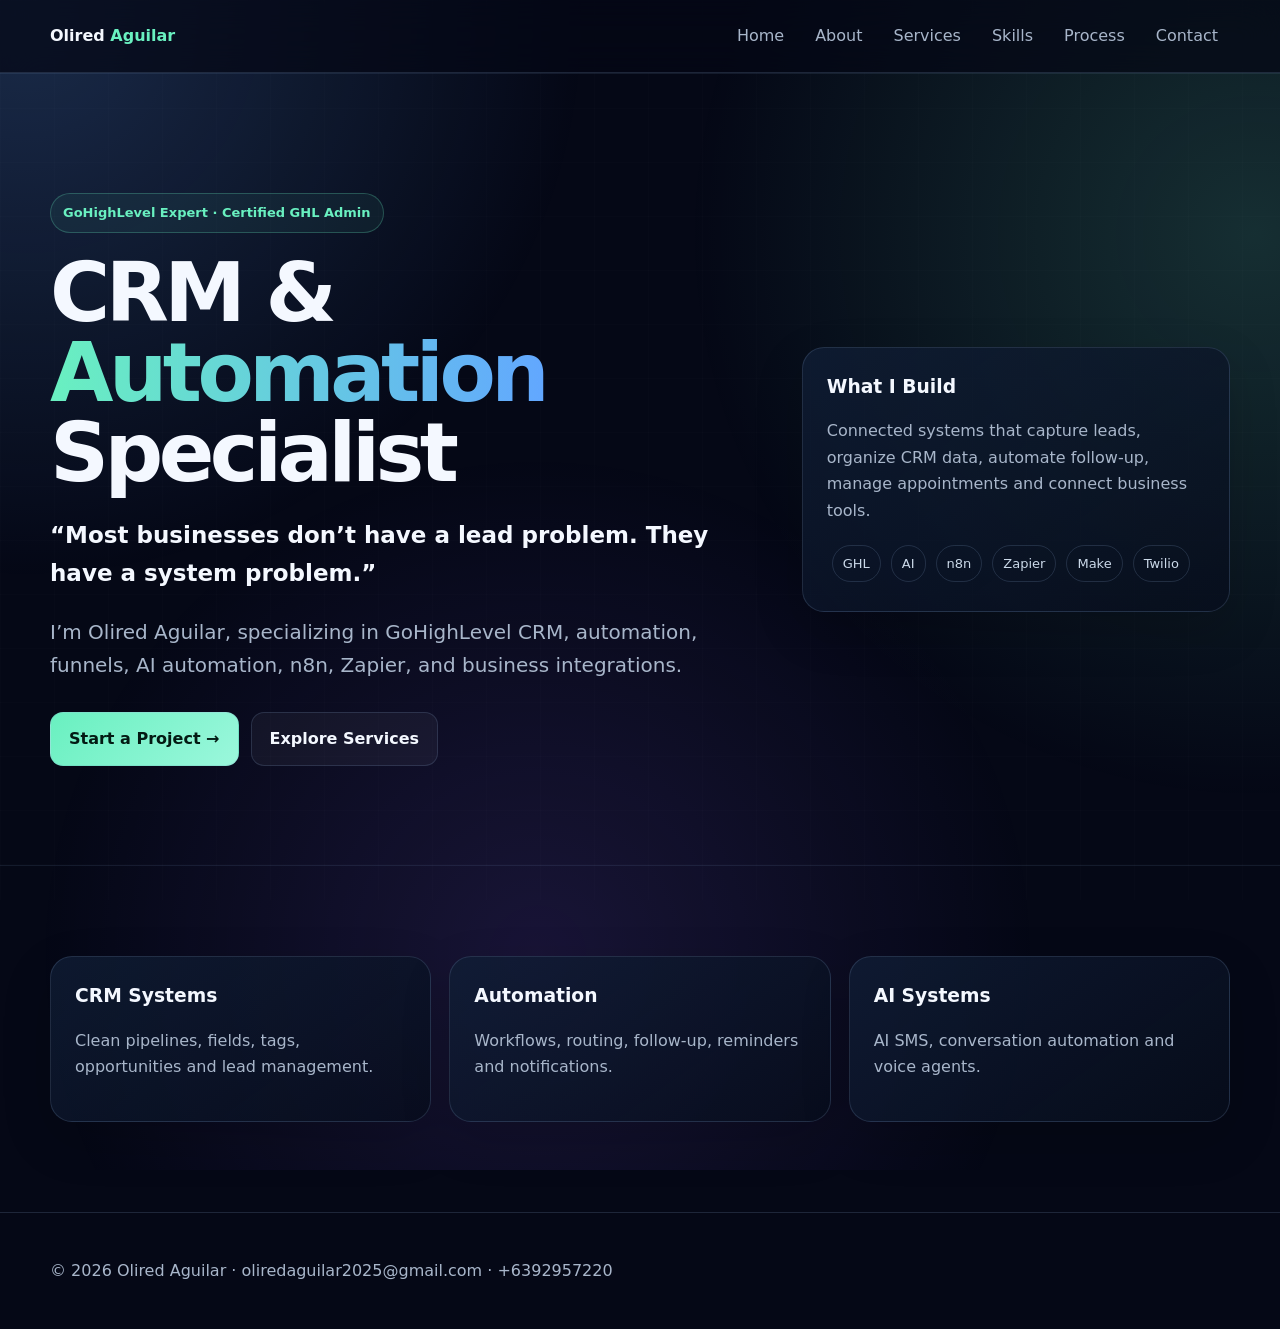
==== index.html @ 18eb05a7 "Add files via upload" ====
<!doctype html><html lang="en"><head><meta charset="utf-8"><meta name="viewport" content="width=device-width,initial-scale=1"><title>Olired Aguilar | Home</title><meta name="description" content="Olired Aguilar — GoHighLevel Expert, Certified GHL Admin, CRM & Automation Specialist."><link rel="stylesheet" href="style.css"></head><body><nav><div class="wrap nav"><a class="brand" href="index.html">Olired <b>Aguilar</b></a><div class="links"><a href="index.html">Home</a><a href="about.html">About</a><a href="services.html">Services</a><a href="skills.html">Skills</a><a href="process.html">Process</a><a href="contact.html">Contact</a></div></div></nav><main><section class="hero"><div class="wrap hero-grid"><div class="reveal"><span class="eyebrow">GoHighLevel Expert · Certified GHL Admin</span><h1>CRM & <span class="gradient">Automation</span> Specialist</h1><p class="quote">“Most businesses don’t have a lead problem. They have a system problem.”</p><p class="lead">I’m Olired Aguilar, specializing in GoHighLevel CRM, automation, funnels, AI automation, n8n, Zapier, and business integrations.</p><div class="actions"><a class="btn primary" href="contact.html">Start a Project →</a><a class="btn secondary" href="services.html">Explore Services</a></div></div><div class="card reveal"><h3>What I Build</h3><p>Connected systems that capture leads, organize CRM data, automate follow-up, manage appointments and connect business tools.</p><span class="pill">GHL</span><span class="pill">AI</span><span class="pill">n8n</span><span class="pill">Zapier</span><span class="pill">Make</span><span class="pill">Twilio</span></div></div></section><section><div class="wrap"><div class="grid"><div class="card reveal"><h3>CRM Systems</h3><p>Clean pipelines, fields, tags, opportunities and lead management.</p></div><div class="card reveal"><h3>Automation</h3><p>Workflows, routing, follow-up, reminders and notifications.</p></div><div class="card reveal"><h3>AI Systems</h3><p>AI SMS, conversation automation and voice agents.</p></div></div></div></section></main><footer><div class="wrap">© <span id="year"></span> Olired Aguilar · <a href="mailto:oliredaguilar2025@gmail.com">oliredaguilar2025@gmail.com</a> · <a href="tel:+6392957220">+6392957220</a></div></footer><script>
document.getElementById('year').textContent=new Date().getFullYear();
const obs=new IntersectionObserver(es=>es.forEach(e=>{if(e.isIntersecting)e.target.classList.add('show')}),{threshold:.12});
document.querySelectorAll('.reveal').forEach(e=>obs.observe(e));
const f=document.getElementById('leadForm');
if(f)f.addEventListener('submit',async e=>{const a=f.getAttribute('action'),s=document.getElementById('status');if(a==='ACTION_URL'){e.preventDefault();s.textContent='Form is ready. Connect your GHL webhook/form endpoint in contact.html to activate live lead automation.';return}e.preventDefault();s.textContent='Sending...';try{const r=await fetch(a,{method:'POST',body:new FormData(f),headers:{Accept:'application/json'}});if(!r.ok)throw 0;f.reset();s.textContent='Thanks! Your inquiry was sent successfully.'}catch(x){s.textContent='Submission failed. Please check the connected GHL endpoint.'}});
</script></body></html>
---- style.css ----
:root{--bg:#050816;--panel:rgba(13,23,45,.76);--text:#f4f8ff;--muted:#a8b6ca;--line:rgba(130,160,200,.2);--a:#69f0c0;--b:#62a7ff;--max:1180px}
*{box-sizing:border-box}html{scroll-behavior:smooth}body{margin:0;background:var(--bg);color:var(--text);font-family:Inter,system-ui,-apple-system,Segoe UI,Roboto,Arial,sans-serif;line-height:1.65;overflow-x:hidden}
body:before{content:"";position:fixed;inset:-30%;z-index:-3;background:radial-gradient(circle at 20% 20%,rgba(98,167,255,.22),transparent 28%),radial-gradient(circle at 80% 35%,rgba(105,240,192,.17),transparent 30%),radial-gradient(circle at 45% 85%,rgba(144,97,255,.14),transparent 30%);animation:bgmove 18s ease-in-out infinite alternate}
body:after{content:"";position:fixed;inset:0;z-index:-2;opacity:.35;background-image:linear-gradient(rgba(255,255,255,.035) 1px,transparent 1px),linear-gradient(90deg,rgba(255,255,255,.035) 1px,transparent 1px);background-size:54px 54px;pointer-events:none}
@keyframes bgmove{from{transform:translate3d(-2%,0,0) scale(1)}to{transform:translate3d(3%,2%,0) scale(1.08)}}
a{color:inherit;text-decoration:none}.wrap{width:min(var(--max),calc(100% - 40px));margin:auto}nav{position:sticky;top:0;z-index:50;background:rgba(5,8,22,.72);backdrop-filter:blur(18px);border-bottom:1px solid var(--line)}
.nav{min-height:72px;display:flex;align-items:center;justify-content:space-between;gap:20px}.brand{font-weight:900}.brand b{color:var(--a)}.links{display:flex;gap:7px}.links a{padding:9px 12px;border-radius:10px;color:var(--muted);transition:.28s}.links a:hover{color:var(--text);background:rgba(255,255,255,.07);transform:translateY(-2px)}
.hero{min-height:88vh;display:grid;place-items:center;padding:90px 0 70px}.hero-grid{display:grid;grid-template-columns:1.25fr .75fr;gap:38px;align-items:center}.eyebrow{display:inline-flex;padding:8px 12px;border:1px solid rgba(105,240,192,.25);border-radius:999px;color:var(--a);background:rgba(105,240,192,.06);font-size:13px;font-weight:800}
h1{font-size:clamp(46px,7vw,82px);line-height:.98;letter-spacing:-.055em;margin:20px 0}h2{font-size:40px;line-height:1.1;margin:0 0 15px}h3{margin:0 0 8px}.lead{font-size:20px;color:var(--muted);max-width:780px}.quote{font-size:23px;font-weight:800;max-width:750px}.gradient{background:linear-gradient(90deg,var(--a),var(--b));-webkit-background-clip:text;background-clip:text;color:transparent}
.actions{display:flex;gap:12px;flex-wrap:wrap;margin-top:30px}.btn{position:relative;overflow:hidden;display:inline-flex;align-items:center;justify-content:center;padding:13px 18px;border-radius:13px;border:1px solid var(--line);font-weight:850;cursor:pointer;transition:transform .3s,box-shadow .3s,background .3s}.btn:before{content:"";position:absolute;inset:0;background:linear-gradient(110deg,transparent 25%,rgba(255,255,255,.25),transparent 70%);transform:translateX(-120%);transition:transform .6s}.btn:hover:before{transform:translateX(120%)}.btn:hover{transform:translateY(-4px);box-shadow:0 14px 30px rgba(0,0,0,.28)}.primary{background:linear-gradient(135deg,var(--a),#9bf7dc);color:#031a13}.secondary{background:rgba(255,255,255,.045)}
section{padding:90px 0;border-top:1px solid rgba(130,160,200,.12)}.grid{display:grid;grid-template-columns:repeat(3,1fr);gap:18px}.grid2,.contact{display:grid;grid-template-columns:1.1fr .9fr;gap:24px}.card{background:linear-gradient(145deg,rgba(16,30,54,.78),rgba(7,13,28,.74));border:1px solid var(--line);border-radius:22px;padding:24px;box-shadow:0 18px 50px rgba(0,0,0,.16);transition:transform .35s,border-color .35s,box-shadow .35s}.card:hover{transform:translateY(-7px);border-color:rgba(105,240,192,.35);box-shadow:0 24px 70px rgba(0,0,0,.28)}.card p,.muted{color:var(--muted)}.pill{display:inline-block;margin:5px;padding:7px 10px;border:1px solid var(--line);border-radius:999px;color:#cbd9e9;font-size:13px;transition:.25s}.pill:hover{transform:translateY(-2px);border-color:rgba(105,240,192,.4);color:var(--a)}
.form{display:grid;gap:12px}.form input,.form textarea,.form select{width:100%;padding:14px;border:1px solid var(--line);border-radius:12px;background:rgba(3,9,20,.8);color:var(--text);font:inherit;outline:none;transition:.25s}.form input:focus,.form textarea:focus,.form select:focus{border-color:var(--a);box-shadow:0 0 0 4px rgba(105,240,192,.08)}.form textarea{min-height:140px}.socials{display:flex;gap:10px;flex-wrap:wrap;margin-top:20px}.social{padding:10px 13px;border-radius:11px;border:1px solid var(--line);color:var(--muted);transition:.25s}.social:hover{color:var(--text);transform:translateY(-3px);background:rgba(255,255,255,.06)}
footer{padding:45px 0;color:var(--muted);border-top:1px solid var(--line)}.reveal{opacity:0;transform:translateY(22px);transition:opacity .7s,transform .7s}.reveal.show{opacity:1;transform:none}
@media(max-width:850px){.hero-grid,.grid2,.contact{grid-template-columns:1fr}.grid{grid-template-columns:1fr 1fr}.links{display:none}.hero{min-height:auto;padding-top:75px}}@media(max-width:560px){.wrap{width:min(var(--max),calc(100% - 28px))}.grid{grid-template-columns:1fr}h1{font-size:50px}h2{font-size:32px}}
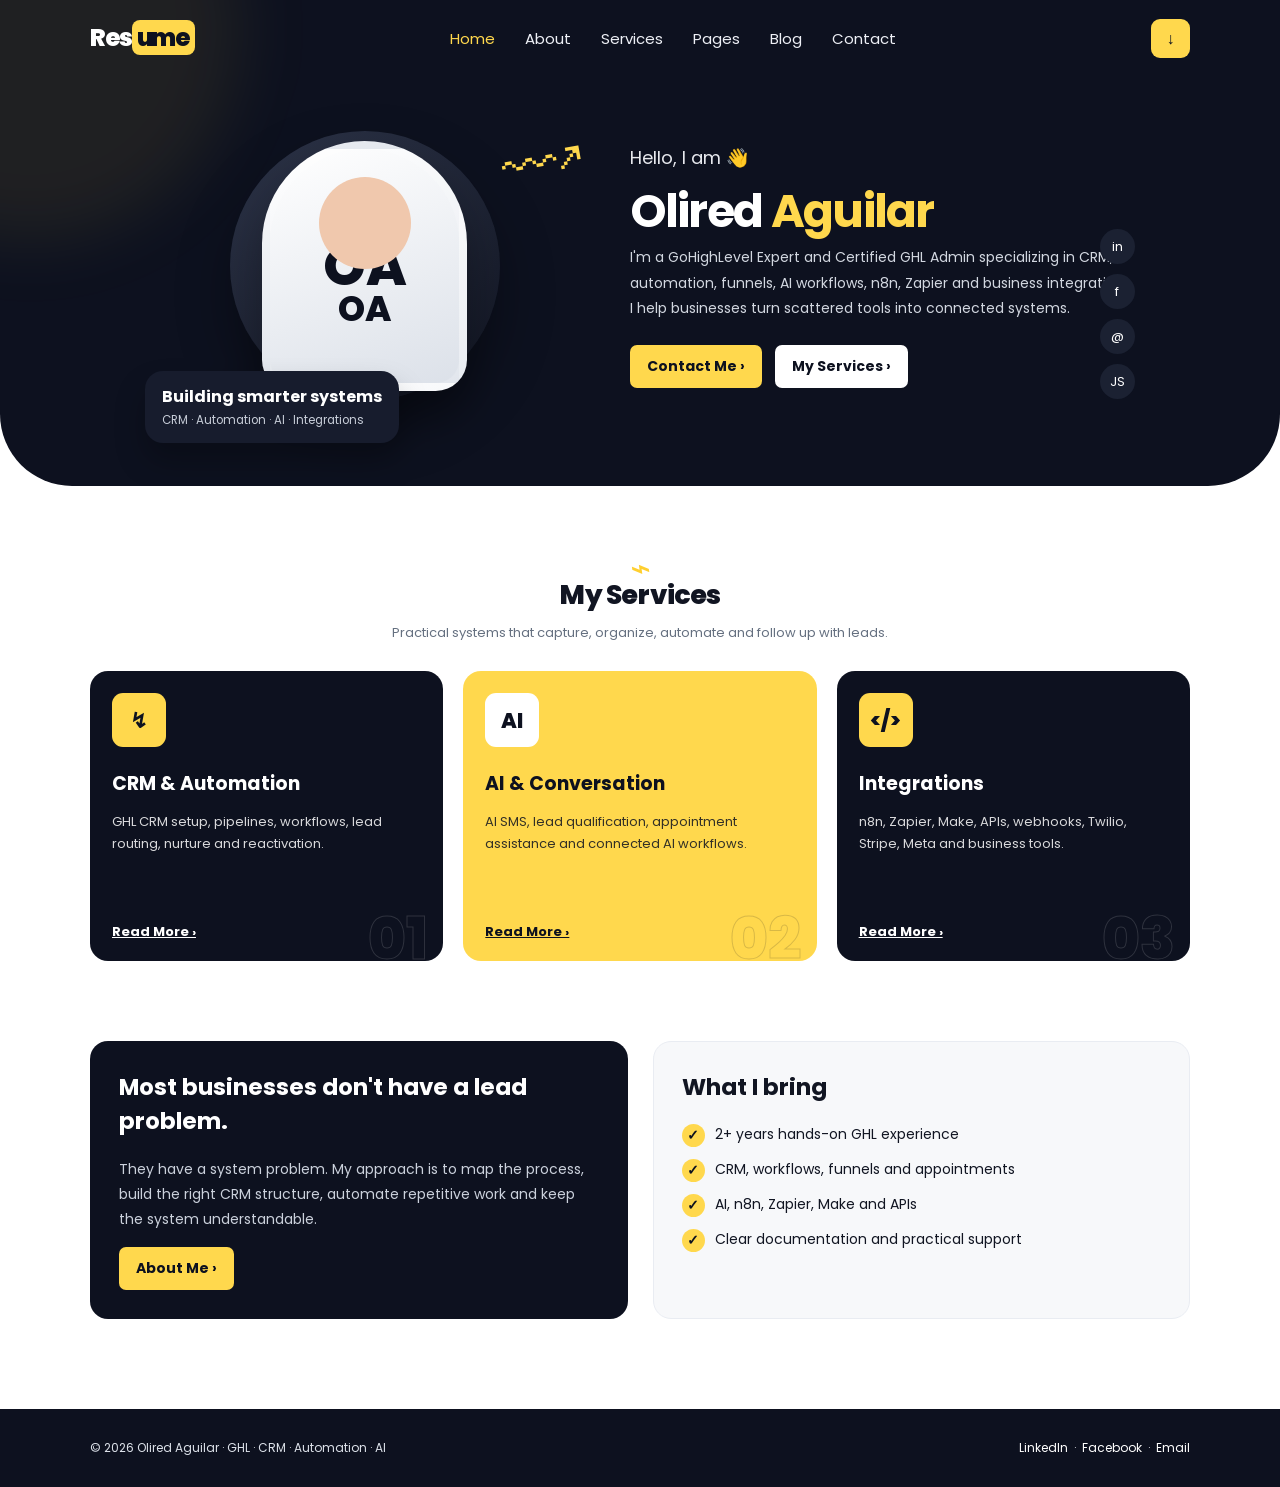
==== commit 55e9a077: "Add files via upload" ====
--- a/index.html
+++ b/index.html
@@ -1,7 +1,16 @@
-<!doctype html><html lang="en"><head><meta charset="utf-8"><meta name="viewport" content="width=device-width,initial-scale=1"><title>Olired Aguilar | Home</title><meta name="description" content="Olired Aguilar — GoHighLevel Expert, Certified GHL Admin, CRM & Automation Specialist."><link rel="stylesheet" href="style.css"></head><body><nav><div class="wrap nav"><a class="brand" href="index.html">Olired <b>Aguilar</b></a><div class="links"><a href="index.html">Home</a><a href="about.html">About</a><a href="services.html">Services</a><a href="skills.html">Skills</a><a href="process.html">Process</a><a href="contact.html">Contact</a></div></div></nav><main><section class="hero"><div class="wrap hero-grid"><div class="reveal"><span class="eyebrow">GoHighLevel Expert · Certified GHL Admin</span><h1>CRM & <span class="gradient">Automation</span> Specialist</h1><p class="quote">“Most businesses don’t have a lead problem. They have a system problem.”</p><p class="lead">I’m Olired Aguilar, specializing in GoHighLevel CRM, automation, funnels, AI automation, n8n, Zapier, and business integrations.</p><div class="actions"><a class="btn primary" href="contact.html">Start a Project →</a><a class="btn secondary" href="services.html">Explore Services</a></div></div><div class="card reveal"><h3>What I Build</h3><p>Connected systems that capture leads, organize CRM data, automate follow-up, manage appointments and connect business tools.</p><span class="pill">GHL</span><span class="pill">AI</span><span class="pill">n8n</span><span class="pill">Zapier</span><span class="pill">Make</span><span class="pill">Twilio</span></div></div></section><section><div class="wrap"><div class="grid"><div class="card reveal"><h3>CRM Systems</h3><p>Clean pipelines, fields, tags, opportunities and lead management.</p></div><div class="card reveal"><h3>Automation</h3><p>Workflows, routing, follow-up, reminders and notifications.</p></div><div class="card reveal"><h3>AI Systems</h3><p>AI SMS, conversation automation and voice agents.</p></div></div></div></section></main><footer><div class="wrap">© <span id="year"></span> Olired Aguilar · <a href="mailto:oliredaguilar2025@gmail.com">oliredaguilar2025@gmail.com</a> · <a href="tel:+6392957220">+6392957220</a></div></footer><script>
-document.getElementById('year').textContent=new Date().getFullYear();
-const obs=new IntersectionObserver(es=>es.forEach(e=>{if(e.isIntersecting)e.target.classList.add('show')}),{threshold:.12});
-document.querySelectorAll('.reveal').forEach(e=>obs.observe(e));
-const f=document.getElementById('leadForm');
-if(f)f.addEventListener('submit',async e=>{const a=f.getAttribute('action'),s=document.getElementById('status');if(a==='ACTION_URL'){e.preventDefault();s.textContent='Form is ready. Connect your GHL webhook/form endpoint in contact.html to activate live lead automation.';return}e.preventDefault();s.textContent='Sending...';try{const r=await fetch(a,{method:'POST',body:new FormData(f),headers:{Accept:'application/json'}});if(!r.ok)throw 0;f.reset();s.textContent='Thanks! Your inquiry was sent successfully.'}catch(x){s.textContent='Submission failed. Please check the connected GHL endpoint.'}});
+<!doctype html><html lang="en"><head><meta charset="utf-8"><meta name="viewport" content="width=device-width,initial-scale=1"><title>Home | Olired Aguilar</title><meta name="description" content="Olired Aguilar — GoHighLevel Expert, Certified GHL Admin and CRM & Automation Specialist."><link rel="stylesheet" href="style.css"></head><body class="page-enter"><header class="top"><nav class="wrap"><a class="logo" href="index.html">Res<span>ume</span></a><div class="navlinks">
+<a class="active" href="index.html">Home</a>
+<a class="" href="about.html">About</a>
+<a class="" href="services.html">Services</a>
+<a class="" href="skills.html">Pages</a>
+<a class="" href="process.html">Blog</a>
+<a class="" href="contact.html">Contact</a></div>
+<a class="nav-download" href="contact.html" title="Contact">↓</a><span class="menu">☰</span></nav><div class="wrap hero"><div class="hero-visual reveal"><div class="orb"></div><div class="monogram">OA</div><div class="sketch">〰↗</div><div class="float"><b>Building smarter systems</b><small>CRM · Automation · AI · Integrations</small></div></div><div class="hero-copy reveal"><div class="hello">Hello, I am 👋</div><h1>Olired <span>Aguilar</span></h1><p>I'm a GoHighLevel Expert and Certified GHL Admin specializing in CRM, automation, funnels, AI workflows, n8n, Zapier and business integrations. I help businesses turn scattered tools into connected systems.</p><div class="actions"><a class="btn primary" href="contact.html">Contact Me ›</a><a class="btn light" href="services.html">My Services ›</a></div><div class="socials"><a href="https://www.linkedin.com/in/olired-aguilar-a40335255/">in</a><a href="https://www.facebook.com/olired.aguilar21">f</a><a href="mailto:oliredaguilar2025@gmail.com">@</a><a href="https://ph.jobstreet.com/profiles/olired-aguilar-LZpXXQdcCF">JS</a></div></div></div></header>
+<section class="section"><div class="wrap"><div class="section-title"><span class="mark">⌁</span><h2>My Services</h2><p>Practical systems that capture, organize, automate and follow up with leads.</p></div><div class="services">
+<div class="service"><div class="icon">↯</div><h3>CRM & Automation</h3><p>GHL CRM setup, pipelines, workflows, lead routing, nurture and reactivation.</p><a class="read" href="services.html">Read More ›</a><span class="number">01</span></div>
+<div class="service featured"><div class="icon">AI</div><h3>AI & Conversation</h3><p>AI SMS, lead qualification, appointment assistance and connected AI workflows.</p><a class="read" href="services.html">Read More ›</a><span class="number">02</span></div>
+<div class="service"><div class="icon">&lt;/&gt;</div><h3>Integrations</h3><p>n8n, Zapier, Make, APIs, webhooks, Twilio, Stripe, Meta and business tools.</p><a class="read" href="services.html">Read More ›</a><span class="number">03</span></div>
+</div></div></section>
+<section class="section" style="padding-top:15px"><div class="wrap about-grid"><div class="panel dark"><h2>Most businesses don't have a lead problem.</h2><p>They have a system problem. My approach is to map the process, build the right CRM structure, automate repetitive work and keep the system understandable.</p><a class="btn primary" href="about.html">About Me ›</a></div><div class="panel"><h2>What I bring</h2><div class="checklist"><div class="check"><i>✓</i>2+ years hands-on GHL experience</div><div class="check"><i>✓</i>CRM, workflows, funnels and appointments</div><div class="check"><i>✓</i>AI, n8n, Zapier, Make and APIs</div><div class="check"><i>✓</i>Clear documentation and practical support</div></div></div></div></section><footer><div class="wrap foot"><span>© 2026 Olired Aguilar · GHL · CRM · Automation · AI</span><div><a href="https://www.linkedin.com/in/olired-aguilar-a40335255/">LinkedIn</a> &nbsp;·&nbsp; <a href="https://www.facebook.com/olired.aguilar21">Facebook</a> &nbsp;·&nbsp; <a href="mailto:oliredaguilar2025@gmail.com">Email</a></div></div></footer><script>
+document.querySelectorAll('a').forEach(a=>a.addEventListener('click',e=>{const href=a.getAttribute('href');if(!href||href.startsWith('#')||href.startsWith('http')||href.startsWith('mailto:')||href.startsWith('tel:'))return;e.preventDefault();document.body.classList.remove('page-enter');document.body.classList.add('page-exit');setTimeout(()=>location.href=href,360)}));
 </script></body></html>
--- a/style.css
+++ b/style.css
@@ -1,14 +1,33 @@
-:root{--bg:#050816;--panel:rgba(13,23,45,.76);--text:#f4f8ff;--muted:#a8b6ca;--line:rgba(130,160,200,.2);--a:#69f0c0;--b:#62a7ff;--max:1180px}
-*{box-sizing:border-box}html{scroll-behavior:smooth}body{margin:0;background:var(--bg);color:var(--text);font-family:Inter,system-ui,-apple-system,Segoe UI,Roboto,Arial,sans-serif;line-height:1.65;overflow-x:hidden}
-body:before{content:"";position:fixed;inset:-30%;z-index:-3;background:radial-gradient(circle at 20% 20%,rgba(98,167,255,.22),transparent 28%),radial-gradient(circle at 80% 35%,rgba(105,240,192,.17),transparent 30%),radial-gradient(circle at 45% 85%,rgba(144,97,255,.14),transparent 30%);animation:bgmove 18s ease-in-out infinite alternate}
-body:after{content:"";position:fixed;inset:0;z-index:-2;opacity:.35;background-image:linear-gradient(rgba(255,255,255,.035) 1px,transparent 1px),linear-gradient(90deg,rgba(255,255,255,.035) 1px,transparent 1px);background-size:54px 54px;pointer-events:none}
-@keyframes bgmove{from{transform:translate3d(-2%,0,0) scale(1)}to{transform:translate3d(3%,2%,0) scale(1.08)}}
-a{color:inherit;text-decoration:none}.wrap{width:min(var(--max),calc(100% - 40px));margin:auto}nav{position:sticky;top:0;z-index:50;background:rgba(5,8,22,.72);backdrop-filter:blur(18px);border-bottom:1px solid var(--line)}
-.nav{min-height:72px;display:flex;align-items:center;justify-content:space-between;gap:20px}.brand{font-weight:900}.brand b{color:var(--a)}.links{display:flex;gap:7px}.links a{padding:9px 12px;border-radius:10px;color:var(--muted);transition:.28s}.links a:hover{color:var(--text);background:rgba(255,255,255,.07);transform:translateY(-2px)}
-.hero{min-height:88vh;display:grid;place-items:center;padding:90px 0 70px}.hero-grid{display:grid;grid-template-columns:1.25fr .75fr;gap:38px;align-items:center}.eyebrow{display:inline-flex;padding:8px 12px;border:1px solid rgba(105,240,192,.25);border-radius:999px;color:var(--a);background:rgba(105,240,192,.06);font-size:13px;font-weight:800}
-h1{font-size:clamp(46px,7vw,82px);line-height:.98;letter-spacing:-.055em;margin:20px 0}h2{font-size:40px;line-height:1.1;margin:0 0 15px}h3{margin:0 0 8px}.lead{font-size:20px;color:var(--muted);max-width:780px}.quote{font-size:23px;font-weight:800;max-width:750px}.gradient{background:linear-gradient(90deg,var(--a),var(--b));-webkit-background-clip:text;background-clip:text;color:transparent}
-.actions{display:flex;gap:12px;flex-wrap:wrap;margin-top:30px}.btn{position:relative;overflow:hidden;display:inline-flex;align-items:center;justify-content:center;padding:13px 18px;border-radius:13px;border:1px solid var(--line);font-weight:850;cursor:pointer;transition:transform .3s,box-shadow .3s,background .3s}.btn:before{content:"";position:absolute;inset:0;background:linear-gradient(110deg,transparent 25%,rgba(255,255,255,.25),transparent 70%);transform:translateX(-120%);transition:transform .6s}.btn:hover:before{transform:translateX(120%)}.btn:hover{transform:translateY(-4px);box-shadow:0 14px 30px rgba(0,0,0,.28)}.primary{background:linear-gradient(135deg,var(--a),#9bf7dc);color:#031a13}.secondary{background:rgba(255,255,255,.045)}
-section{padding:90px 0;border-top:1px solid rgba(130,160,200,.12)}.grid{display:grid;grid-template-columns:repeat(3,1fr);gap:18px}.grid2,.contact{display:grid;grid-template-columns:1.1fr .9fr;gap:24px}.card{background:linear-gradient(145deg,rgba(16,30,54,.78),rgba(7,13,28,.74));border:1px solid var(--line);border-radius:22px;padding:24px;box-shadow:0 18px 50px rgba(0,0,0,.16);transition:transform .35s,border-color .35s,box-shadow .35s}.card:hover{transform:translateY(-7px);border-color:rgba(105,240,192,.35);box-shadow:0 24px 70px rgba(0,0,0,.28)}.card p,.muted{color:var(--muted)}.pill{display:inline-block;margin:5px;padding:7px 10px;border:1px solid var(--line);border-radius:999px;color:#cbd9e9;font-size:13px;transition:.25s}.pill:hover{transform:translateY(-2px);border-color:rgba(105,240,192,.4);color:var(--a)}
-.form{display:grid;gap:12px}.form input,.form textarea,.form select{width:100%;padding:14px;border:1px solid var(--line);border-radius:12px;background:rgba(3,9,20,.8);color:var(--text);font:inherit;outline:none;transition:.25s}.form input:focus,.form textarea:focus,.form select:focus{border-color:var(--a);box-shadow:0 0 0 4px rgba(105,240,192,.08)}.form textarea{min-height:140px}.socials{display:flex;gap:10px;flex-wrap:wrap;margin-top:20px}.social{padding:10px 13px;border-radius:11px;border:1px solid var(--line);color:var(--muted);transition:.25s}.social:hover{color:var(--text);transform:translateY(-3px);background:rgba(255,255,255,.06)}
-footer{padding:45px 0;color:var(--muted);border-top:1px solid var(--line)}.reveal{opacity:0;transform:translateY(22px);transition:opacity .7s,transform .7s}.reveal.show{opacity:1;transform:none}
-@media(max-width:850px){.hero-grid,.grid2,.contact{grid-template-columns:1fr}.grid{grid-template-columns:1fr 1fr}.links{display:none}.hero{min-height:auto;padding-top:75px}}@media(max-width:560px){.wrap{width:min(var(--max),calc(100% - 28px))}.grid{grid-template-columns:1fr}h1{font-size:50px}h2{font-size:32px}}
+
+@import url('https://fonts.googleapis.com/css2?family=Poppins:wght@400;500;600;700;800&display=swap');
+:root{--navy:#0d111f;--navy2:#171c2d;--yellow:#ffd84d;--yellow2:#ffcf2f;--white:#fff;--ink:#111522;--muted:#657080;--line:#e9ecf2;--max:1100px}
+*{box-sizing:border-box}html{scroll-behavior:smooth}body{margin:0;font-family:Poppins,Arial,sans-serif;background:#fff;color:var(--ink);overflow-x:hidden}
+body.page-enter{animation:pageIn .65s ease both}body.page-exit{animation:pageOut .42s ease both}
+@keyframes pageIn{from{opacity:0;transform:translateY(14px)}to{opacity:1;transform:none}}
+@keyframes pageOut{to{opacity:0;transform:translateY(-10px)}}
+a{text-decoration:none;color:inherit}.wrap{width:min(var(--max),calc(100% - 44px));margin:auto}
+header.top{background:var(--navy);color:#fff;border-radius:0 0 72px 72px;position:relative;overflow:hidden}
+header.top:before{content:"";position:absolute;width:420px;height:420px;border-radius:50%;background:rgba(255,216,77,.08);filter:blur(35px);left:-180px;top:-180px}
+nav{height:76px;display:flex;align-items:center;justify-content:space-between;gap:20px;position:relative;z-index:3}.logo{font-size:25px;font-weight:800;letter-spacing:-1.4px}.logo span{background:var(--yellow);color:var(--navy);padding:0 5px;border-radius:8px}
+.navlinks{display:flex;gap:30px;align-items:center}.navlinks a{color:#eef0f6;font-size:15px;transition:.25s}.navlinks a:hover,.navlinks a.active{color:var(--yellow)}
+.nav-download{width:39px;height:39px;border-radius:9px;background:var(--yellow);display:grid;place-items:center;color:var(--navy);font-weight:800}
+.menu{display:none;color:#fff;font-size:21px}
+.hero{min-height:385px;display:grid;grid-template-columns:1fr 1.15fr;align-items:center;gap:45px;padding:25px 55px 55px;position:relative;z-index:1}
+.hero-visual{height:330px;position:relative;display:grid;place-items:center}.orb{width:270px;height:270px;border-radius:50%;background:linear-gradient(145deg,#2c3347,#111522);position:absolute;box-shadow:0 28px 55px rgba(0,0,0,.3)}
+.monogram{width:205px;height:250px;border-radius:105px 105px 32px 32px;background:linear-gradient(160deg,#fff,#dce1e9);position:relative;z-index:1;display:flex;align-items:center;justify-content:center;color:var(--navy);font-size:54px;font-weight:800;box-shadow:0 25px 40px rgba(0,0,0,.28);border:8px solid rgba(255,255,255,.16)}
+.monogram:before{content:"";position:absolute;width:92px;height:92px;border-radius:50%;background:#f0c8ad;top:28px}.monogram:after{content:"OA";position:absolute;bottom:48px;font-size:35px;font-weight:800;color:var(--navy)}
+.sketch{position:absolute;color:var(--yellow);font-size:55px;line-height:1;z-index:2;right:0;top:35px;transform:rotate(-10deg)}
+.float{position:absolute;left:0;bottom:-12px;background:var(--navy2);border-radius:18px;padding:13px 17px;box-shadow:0 18px 30px rgba(0,0,0,.25);font-size:14px;z-index:3}
+.float b{display:block;font-size:16px}.float small{color:#c8ced9}
+.hero-copy{position:relative}.hello{font-size:18px;color:#e7e9ee}.hero h1{font-size:46px;line-height:1.05;letter-spacing:-1.7px;margin:16px 0 10px}.hero h1 span{color:var(--yellow)}.hero p{max-width:580px;color:#d2d7e0;font-size:14px;line-height:1.8;margin:0}.actions{display:flex;gap:13px;margin-top:24px;flex-wrap:wrap}.btn{display:inline-flex;align-items:center;gap:9px;padding:11px 17px;border-radius:7px;font-weight:700;font-size:14px;transition:.28s;position:relative;overflow:hidden}.btn:after{content:"";position:absolute;inset:0;background:linear-gradient(110deg,transparent 35%,rgba(255,255,255,.3),transparent 65%);transform:translateX(-130%);transition:.55s}.btn:hover:after{transform:translateX(130%)}.btn:hover{transform:translateY(-3px)}.primary{background:var(--yellow);color:var(--navy)}.light{background:#fff;color:var(--navy)}
+.socials{position:absolute;right:0;top:35%;display:grid;gap:10px}.socials a{width:35px;height:35px;border-radius:50%;display:grid;place-items:center;background:#1b2132;color:#fff;font-size:13px;transition:.25s}.socials a:hover{background:var(--yellow);color:var(--navy);transform:scale(1.08)}
+.section{padding:65px 0}.section-title{text-align:center;margin-bottom:28px}.section-title .mark{color:var(--yellow2);font-size:34px;display:block;height:24px;line-height:1;transform:rotate(-8deg)}.section-title h2{font-size:27px;margin:0;font-weight:800;letter-spacing:-.8px}.section-title p{color:var(--muted);font-size:13px;max-width:640px;margin:8px auto}
+.services{display:grid;grid-template-columns:repeat(3,1fr);gap:20px}.service{background:var(--navy);color:#fff;border-radius:18px;padding:22px;min-height:290px;position:relative;overflow:hidden;transition:.3s}.service:hover{transform:translateY(-8px);box-shadow:0 20px 40px rgba(13,17,31,.18)}.service.featured{background:var(--yellow);color:var(--navy)}.service .icon{width:54px;height:54px;background:var(--yellow);color:var(--navy);border-radius:11px;display:grid;place-items:center;font-weight:800;font-size:21px}.service.featured .icon{background:#fff}.service h3{margin:22px 0 7px;font-size:19px}.service p{font-size:13px;line-height:1.7;opacity:.84}.read{position:absolute;left:22px;bottom:19px;font-size:13px;text-decoration:underline;font-weight:700}.number{position:absolute;right:15px;bottom:-7px;font-size:58px;line-height:1;color:transparent;-webkit-text-stroke:1px rgba(255,255,255,.14);font-weight:800}.featured .number{-webkit-text-stroke:1px rgba(13,17,31,.16)}
+.about-grid,.contact-grid,.skills-grid{display:grid;grid-template-columns:1fr 1fr;gap:25px}.panel{background:#f7f8fa;border:1px solid var(--line);border-radius:18px;padding:28px}.panel.dark{background:var(--navy);color:#fff;border-color:transparent}.panel h2{margin-top:0;font-size:23px}.panel p{font-size:14px;color:var(--muted);line-height:1.8}.dark p{color:#cbd1dc}.checklist{display:grid;gap:12px;margin-top:20px}.check{display:flex;gap:10px;font-size:14px}.check i{width:23px;height:23px;border-radius:50%;background:var(--yellow);color:var(--navy);display:grid;place-items:center;font-style:normal;font-weight:800;flex:none}
+.tags{display:flex;flex-wrap:wrap;gap:9px}.tag{padding:8px 11px;border-radius:8px;background:#fff;border:1px solid var(--line);font-size:12px;color:#4f596a}.dark .tag{background:#171c2d;border-color:#2a3041;color:#dfe3eb}
+.timeline{display:grid;gap:13px}.step{display:grid;grid-template-columns:62px 1fr;gap:16px;align-items:start}.step .n{width:52px;height:52px;border-radius:14px;background:var(--yellow);display:grid;place-items:center;font-weight:800}.step .panel{padding:20px}.step h3{margin:0 0 5px;font-size:17px}.step p{margin:0}
+form{display:grid;gap:13px}label{font-size:12px;font-weight:600}input,textarea,select{width:100%;margin-top:6px;padding:12px 13px;border:1px solid var(--line);border-radius:9px;background:#fff;font:inherit;outline:none}textarea{min-height:130px;resize:vertical}input:focus,textarea:focus,select:focus{border-color:#e1b800;box-shadow:0 0 0 3px rgba(255,216,77,.2)}
+footer{background:var(--navy);color:#dce1e9;padding:30px 0;margin-top:25px}.foot{display:flex;justify-content:space-between;gap:15px;align-items:center;flex-wrap:wrap;font-size:12px}.foot a{color:#fff}.foot a:hover{color:var(--yellow)}
+.reveal{animation:reveal .7s both}@keyframes reveal{from{opacity:0;transform:translateY(20px)}to{opacity:1;transform:none}}
+@media(max-width:820px){.navlinks{display:none}.menu{display:block}.hero{grid-template-columns:1fr;padding:35px 25px 55px}.hero-visual{height:270px;order:2}.hero-copy{order:1}.socials{right:0}.services{grid-template-columns:1fr 1fr}.about-grid,.contact-grid,.skills-grid{grid-template-columns:1fr}}
+@media(max-width:560px){.wrap{width:min(var(--max),calc(100% - 28px))}.hero h1{font-size:36px}.hero{padding-left:14px;padding-right:14px}.services{grid-template-columns:1fr}.service{min-height:260px}.hero-visual{height:250px}.monogram{width:175px;height:215px}.orb{width:220px;height:220px}.socials{display:none}.section{padding:48px 0}}
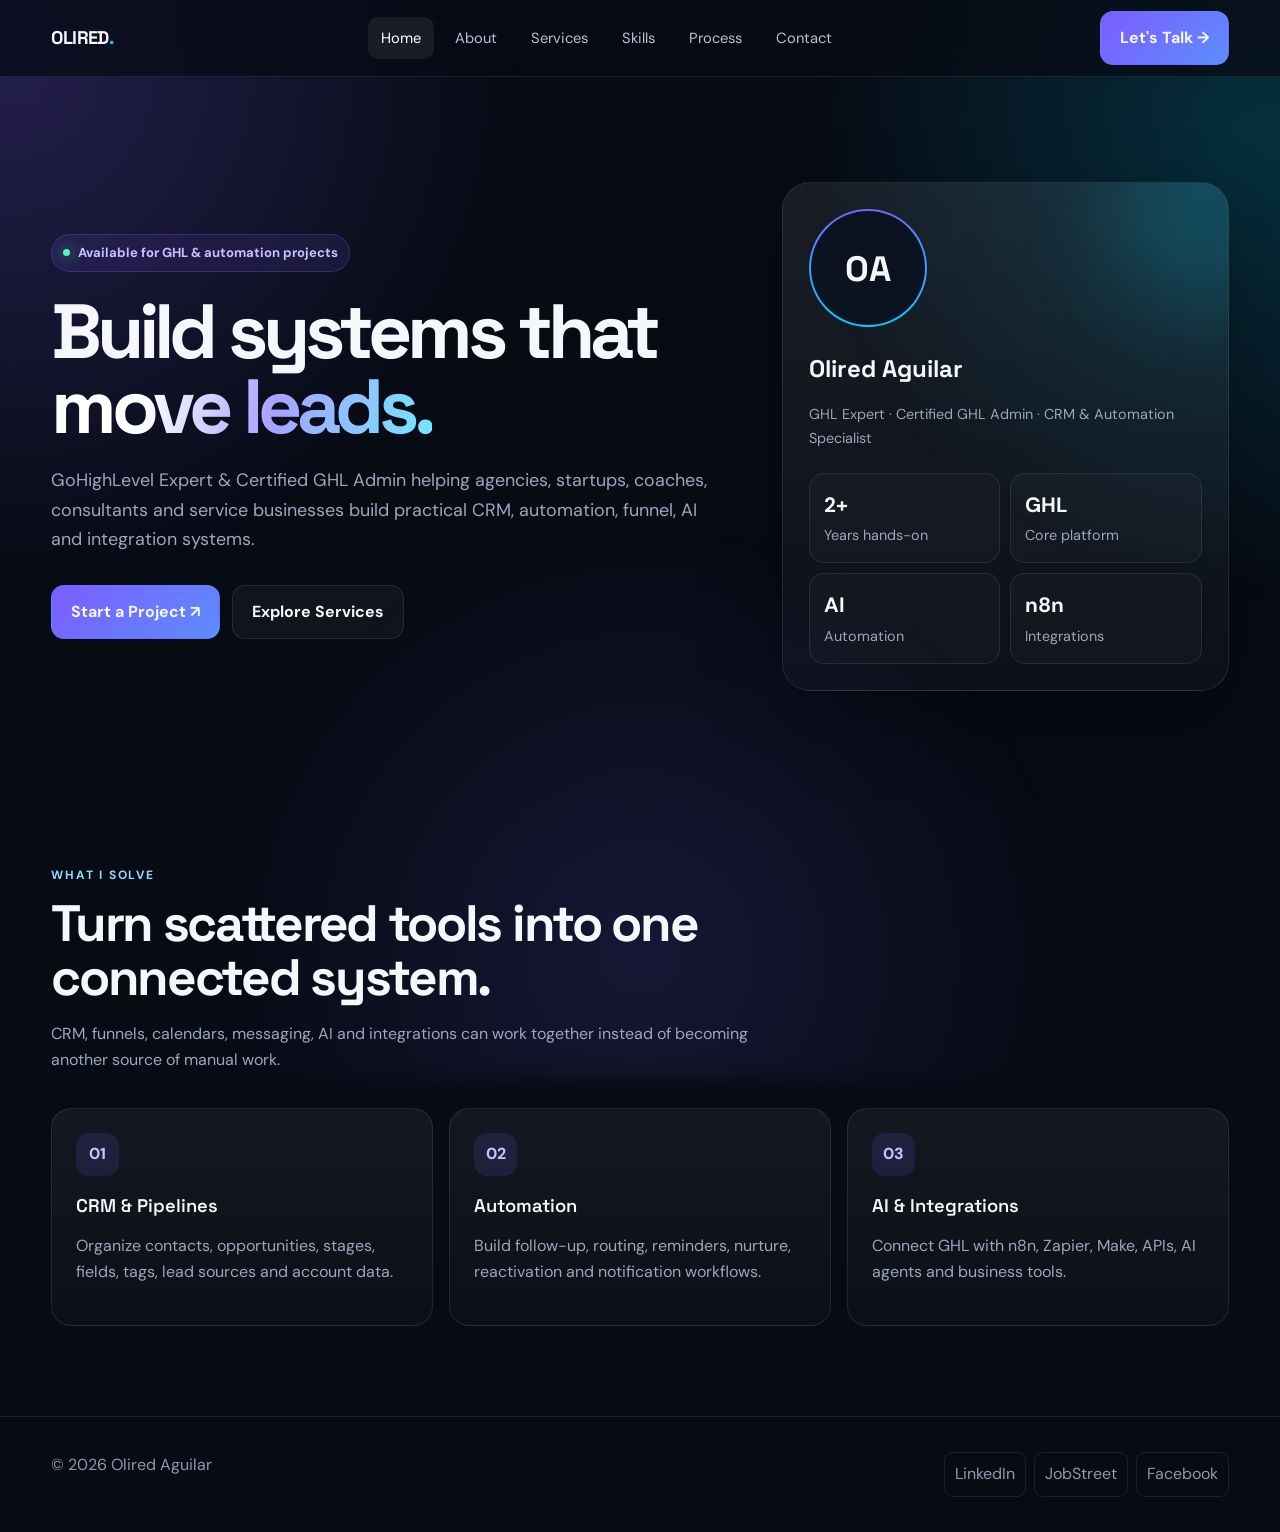
==== commit 7f406dfb: "Add files via upload" ====
--- a/index.html
+++ b/index.html
@@ -1,16 +1,5 @@
-<!doctype html><html lang="en"><head><meta charset="utf-8"><meta name="viewport" content="width=device-width,initial-scale=1"><title>Home | Olired Aguilar</title><meta name="description" content="Olired Aguilar — GoHighLevel Expert, Certified GHL Admin and CRM & Automation Specialist."><link rel="stylesheet" href="style.css"></head><body class="page-enter"><header class="top"><nav class="wrap"><a class="logo" href="index.html">Res<span>ume</span></a><div class="navlinks">
-<a class="active" href="index.html">Home</a>
-<a class="" href="about.html">About</a>
-<a class="" href="services.html">Services</a>
-<a class="" href="skills.html">Pages</a>
-<a class="" href="process.html">Blog</a>
-<a class="" href="contact.html">Contact</a></div>
-<a class="nav-download" href="contact.html" title="Contact">↓</a><span class="menu">☰</span></nav><div class="wrap hero"><div class="hero-visual reveal"><div class="orb"></div><div class="monogram">OA</div><div class="sketch">〰↗</div><div class="float"><b>Building smarter systems</b><small>CRM · Automation · AI · Integrations</small></div></div><div class="hero-copy reveal"><div class="hello">Hello, I am 👋</div><h1>Olired <span>Aguilar</span></h1><p>I'm a GoHighLevel Expert and Certified GHL Admin specializing in CRM, automation, funnels, AI workflows, n8n, Zapier and business integrations. I help businesses turn scattered tools into connected systems.</p><div class="actions"><a class="btn primary" href="contact.html">Contact Me ›</a><a class="btn light" href="services.html">My Services ›</a></div><div class="socials"><a href="https://www.linkedin.com/in/olired-aguilar-a40335255/">in</a><a href="https://www.facebook.com/olired.aguilar21">f</a><a href="mailto:oliredaguilar2025@gmail.com">@</a><a href="https://ph.jobstreet.com/profiles/olired-aguilar-LZpXXQdcCF">JS</a></div></div></div></header>
-<section class="section"><div class="wrap"><div class="section-title"><span class="mark">⌁</span><h2>My Services</h2><p>Practical systems that capture, organize, automate and follow up with leads.</p></div><div class="services">
-<div class="service"><div class="icon">↯</div><h3>CRM & Automation</h3><p>GHL CRM setup, pipelines, workflows, lead routing, nurture and reactivation.</p><a class="read" href="services.html">Read More ›</a><span class="number">01</span></div>
-<div class="service featured"><div class="icon">AI</div><h3>AI & Conversation</h3><p>AI SMS, lead qualification, appointment assistance and connected AI workflows.</p><a class="read" href="services.html">Read More ›</a><span class="number">02</span></div>
-<div class="service"><div class="icon">&lt;/&gt;</div><h3>Integrations</h3><p>n8n, Zapier, Make, APIs, webhooks, Twilio, Stripe, Meta and business tools.</p><a class="read" href="services.html">Read More ›</a><span class="number">03</span></div>
-</div></div></section>
-<section class="section" style="padding-top:15px"><div class="wrap about-grid"><div class="panel dark"><h2>Most businesses don't have a lead problem.</h2><p>They have a system problem. My approach is to map the process, build the right CRM structure, automate repetitive work and keep the system understandable.</p><a class="btn primary" href="about.html">About Me ›</a></div><div class="panel"><h2>What I bring</h2><div class="checklist"><div class="check"><i>✓</i>2+ years hands-on GHL experience</div><div class="check"><i>✓</i>CRM, workflows, funnels and appointments</div><div class="check"><i>✓</i>AI, n8n, Zapier, Make and APIs</div><div class="check"><i>✓</i>Clear documentation and practical support</div></div></div></div></section><footer><div class="wrap foot"><span>© 2026 Olired Aguilar · GHL · CRM · Automation · AI</span><div><a href="https://www.linkedin.com/in/olired-aguilar-a40335255/">LinkedIn</a> &nbsp;·&nbsp; <a href="https://www.facebook.com/olired.aguilar21">Facebook</a> &nbsp;·&nbsp; <a href="mailto:oliredaguilar2025@gmail.com">Email</a></div></div></footer><script>
-document.querySelectorAll('a').forEach(a=>a.addEventListener('click',e=>{const href=a.getAttribute('href');if(!href||href.startsWith('#')||href.startsWith('http')||href.startsWith('mailto:')||href.startsWith('tel:'))return;e.preventDefault();document.body.classList.remove('page-enter');document.body.classList.add('page-exit');setTimeout(()=>location.href=href,360)}));
-</script></body></html>+<!doctype html><html lang="en"><head><meta charset="utf-8"><meta name="viewport" content="width=device-width,initial-scale=1"><title>Olired Aguilar | GHL & Automation Specialist</title><meta name="description" content="Olired Aguilar — GoHighLevel Expert, Certified GHL Admin and CRM & Automation Specialist."><link rel="stylesheet" href="style.css"></head><body>
+<nav><div class="wrap nav"><a class="brand" href="index.html">OLIRED<span>.</span></a><div class="links"><a class="active" href="index.html">Home</a><a href="about.html">About</a><a href="services.html">Services</a><a href="skills.html">Skills</a><a href="process.html">Process</a><a href="contact.html">Contact</a></div><a class="btn primary" href="contact.html">Let's Talk →</a></div></nav>
+<main><section class="hero"><div class="wrap hero-grid"><div class="reveal"><span class="eyebrow"><span class="dot"></span> Available for GHL & automation projects</span><h1>Build systems that <span class="gradient">move leads.</span></h1><p class="lead">GoHighLevel Expert & Certified GHL Admin helping agencies, startups, coaches, consultants and service businesses build practical CRM, automation, funnel, AI and integration systems.</p><div class="actions"><a class="btn primary" href="contact.html">Start a Project ↗</a><a class="btn ghost" href="services.html">Explore Services</a></div></div><aside class="hero-card reveal"><div class="profile-ring"><div class="profile-inner">OA</div></div><h2 style="font-family:'Space Grotesk';margin:0">Olired Aguilar</h2><p class="mini">GHL Expert · Certified GHL Admin · CRM & Automation Specialist</p><div class="statgrid"><div class="stat"><b>2+</b><span class="mini">Years hands-on</span></div><div class="stat"><b>GHL</b><span class="mini">Core platform</span></div><div class="stat"><b>AI</b><span class="mini">Automation</span></div><div class="stat"><b>n8n</b><span class="mini">Integrations</span></div></div></aside></div></section>
+<section class="section"><div class="wrap"><div class="section-head"><span class="kicker">What I solve</span><h2>Turn scattered tools into one connected system.</h2><p class="muted">CRM, funnels, calendars, messaging, AI and integrations can work together instead of becoming another source of manual work.</p></div><div class="cards"><div class="card"><div class="icon">01</div><h3>CRM & Pipelines</h3><p class="muted">Organize contacts, opportunities, stages, fields, tags, lead sources and account data.</p></div><div class="card"><div class="icon">02</div><h3>Automation</h3><p class="muted">Build follow-up, routing, reminders, nurture, reactivation and notification workflows.</p></div><div class="card"><div class="icon">03</div><h3>AI & Integrations</h3><p class="muted">Connect GHL with n8n, Zapier, Make, APIs, AI agents and business tools.</p></div></div></div></section></main>
+<footer><div class="wrap footer"><span>© 2026 Olired Aguilar</span><div class="social"><a href="https://www.linkedin.com/in/olired-aguilar-a40335255/">LinkedIn</a><a href="https://ph.jobstreet.com/profiles/olired-aguilar-LZpXXQdcCF">JobStreet</a><a href="https://www.facebook.com/olired.aguilar21">Facebook</a></div></div></footer></body></html>
--- a/style.css
+++ b/style.css
@@ -1,33 +1,21 @@
 
-@import url('https://fonts.googleapis.com/css2?family=Poppins:wght@400;500;600;700;800&display=swap');
-:root{--navy:#0d111f;--navy2:#171c2d;--yellow:#ffd84d;--yellow2:#ffcf2f;--white:#fff;--ink:#111522;--muted:#657080;--line:#e9ecf2;--max:1100px}
-*{box-sizing:border-box}html{scroll-behavior:smooth}body{margin:0;font-family:Poppins,Arial,sans-serif;background:#fff;color:var(--ink);overflow-x:hidden}
-body.page-enter{animation:pageIn .65s ease both}body.page-exit{animation:pageOut .42s ease both}
-@keyframes pageIn{from{opacity:0;transform:translateY(14px)}to{opacity:1;transform:none}}
-@keyframes pageOut{to{opacity:0;transform:translateY(-10px)}}
-a{text-decoration:none;color:inherit}.wrap{width:min(var(--max),calc(100% - 44px));margin:auto}
-header.top{background:var(--navy);color:#fff;border-radius:0 0 72px 72px;position:relative;overflow:hidden}
-header.top:before{content:"";position:absolute;width:420px;height:420px;border-radius:50%;background:rgba(255,216,77,.08);filter:blur(35px);left:-180px;top:-180px}
-nav{height:76px;display:flex;align-items:center;justify-content:space-between;gap:20px;position:relative;z-index:3}.logo{font-size:25px;font-weight:800;letter-spacing:-1.4px}.logo span{background:var(--yellow);color:var(--navy);padding:0 5px;border-radius:8px}
-.navlinks{display:flex;gap:30px;align-items:center}.navlinks a{color:#eef0f6;font-size:15px;transition:.25s}.navlinks a:hover,.navlinks a.active{color:var(--yellow)}
-.nav-download{width:39px;height:39px;border-radius:9px;background:var(--yellow);display:grid;place-items:center;color:var(--navy);font-weight:800}
-.menu{display:none;color:#fff;font-size:21px}
-.hero{min-height:385px;display:grid;grid-template-columns:1fr 1.15fr;align-items:center;gap:45px;padding:25px 55px 55px;position:relative;z-index:1}
-.hero-visual{height:330px;position:relative;display:grid;place-items:center}.orb{width:270px;height:270px;border-radius:50%;background:linear-gradient(145deg,#2c3347,#111522);position:absolute;box-shadow:0 28px 55px rgba(0,0,0,.3)}
-.monogram{width:205px;height:250px;border-radius:105px 105px 32px 32px;background:linear-gradient(160deg,#fff,#dce1e9);position:relative;z-index:1;display:flex;align-items:center;justify-content:center;color:var(--navy);font-size:54px;font-weight:800;box-shadow:0 25px 40px rgba(0,0,0,.28);border:8px solid rgba(255,255,255,.16)}
-.monogram:before{content:"";position:absolute;width:92px;height:92px;border-radius:50%;background:#f0c8ad;top:28px}.monogram:after{content:"OA";position:absolute;bottom:48px;font-size:35px;font-weight:800;color:var(--navy)}
-.sketch{position:absolute;color:var(--yellow);font-size:55px;line-height:1;z-index:2;right:0;top:35px;transform:rotate(-10deg)}
-.float{position:absolute;left:0;bottom:-12px;background:var(--navy2);border-radius:18px;padding:13px 17px;box-shadow:0 18px 30px rgba(0,0,0,.25);font-size:14px;z-index:3}
-.float b{display:block;font-size:16px}.float small{color:#c8ced9}
-.hero-copy{position:relative}.hello{font-size:18px;color:#e7e9ee}.hero h1{font-size:46px;line-height:1.05;letter-spacing:-1.7px;margin:16px 0 10px}.hero h1 span{color:var(--yellow)}.hero p{max-width:580px;color:#d2d7e0;font-size:14px;line-height:1.8;margin:0}.actions{display:flex;gap:13px;margin-top:24px;flex-wrap:wrap}.btn{display:inline-flex;align-items:center;gap:9px;padding:11px 17px;border-radius:7px;font-weight:700;font-size:14px;transition:.28s;position:relative;overflow:hidden}.btn:after{content:"";position:absolute;inset:0;background:linear-gradient(110deg,transparent 35%,rgba(255,255,255,.3),transparent 65%);transform:translateX(-130%);transition:.55s}.btn:hover:after{transform:translateX(130%)}.btn:hover{transform:translateY(-3px)}.primary{background:var(--yellow);color:var(--navy)}.light{background:#fff;color:var(--navy)}
-.socials{position:absolute;right:0;top:35%;display:grid;gap:10px}.socials a{width:35px;height:35px;border-radius:50%;display:grid;place-items:center;background:#1b2132;color:#fff;font-size:13px;transition:.25s}.socials a:hover{background:var(--yellow);color:var(--navy);transform:scale(1.08)}
-.section{padding:65px 0}.section-title{text-align:center;margin-bottom:28px}.section-title .mark{color:var(--yellow2);font-size:34px;display:block;height:24px;line-height:1;transform:rotate(-8deg)}.section-title h2{font-size:27px;margin:0;font-weight:800;letter-spacing:-.8px}.section-title p{color:var(--muted);font-size:13px;max-width:640px;margin:8px auto}
-.services{display:grid;grid-template-columns:repeat(3,1fr);gap:20px}.service{background:var(--navy);color:#fff;border-radius:18px;padding:22px;min-height:290px;position:relative;overflow:hidden;transition:.3s}.service:hover{transform:translateY(-8px);box-shadow:0 20px 40px rgba(13,17,31,.18)}.service.featured{background:var(--yellow);color:var(--navy)}.service .icon{width:54px;height:54px;background:var(--yellow);color:var(--navy);border-radius:11px;display:grid;place-items:center;font-weight:800;font-size:21px}.service.featured .icon{background:#fff}.service h3{margin:22px 0 7px;font-size:19px}.service p{font-size:13px;line-height:1.7;opacity:.84}.read{position:absolute;left:22px;bottom:19px;font-size:13px;text-decoration:underline;font-weight:700}.number{position:absolute;right:15px;bottom:-7px;font-size:58px;line-height:1;color:transparent;-webkit-text-stroke:1px rgba(255,255,255,.14);font-weight:800}.featured .number{-webkit-text-stroke:1px rgba(13,17,31,.16)}
-.about-grid,.contact-grid,.skills-grid{display:grid;grid-template-columns:1fr 1fr;gap:25px}.panel{background:#f7f8fa;border:1px solid var(--line);border-radius:18px;padding:28px}.panel.dark{background:var(--navy);color:#fff;border-color:transparent}.panel h2{margin-top:0;font-size:23px}.panel p{font-size:14px;color:var(--muted);line-height:1.8}.dark p{color:#cbd1dc}.checklist{display:grid;gap:12px;margin-top:20px}.check{display:flex;gap:10px;font-size:14px}.check i{width:23px;height:23px;border-radius:50%;background:var(--yellow);color:var(--navy);display:grid;place-items:center;font-style:normal;font-weight:800;flex:none}
-.tags{display:flex;flex-wrap:wrap;gap:9px}.tag{padding:8px 11px;border-radius:8px;background:#fff;border:1px solid var(--line);font-size:12px;color:#4f596a}.dark .tag{background:#171c2d;border-color:#2a3041;color:#dfe3eb}
-.timeline{display:grid;gap:13px}.step{display:grid;grid-template-columns:62px 1fr;gap:16px;align-items:start}.step .n{width:52px;height:52px;border-radius:14px;background:var(--yellow);display:grid;place-items:center;font-weight:800}.step .panel{padding:20px}.step h3{margin:0 0 5px;font-size:17px}.step p{margin:0}
-form{display:grid;gap:13px}label{font-size:12px;font-weight:600}input,textarea,select{width:100%;margin-top:6px;padding:12px 13px;border:1px solid var(--line);border-radius:9px;background:#fff;font:inherit;outline:none}textarea{min-height:130px;resize:vertical}input:focus,textarea:focus,select:focus{border-color:#e1b800;box-shadow:0 0 0 3px rgba(255,216,77,.2)}
-footer{background:var(--navy);color:#dce1e9;padding:30px 0;margin-top:25px}.foot{display:flex;justify-content:space-between;gap:15px;align-items:center;flex-wrap:wrap;font-size:12px}.foot a{color:#fff}.foot a:hover{color:var(--yellow)}
-.reveal{animation:reveal .7s both}@keyframes reveal{from{opacity:0;transform:translateY(20px)}to{opacity:1;transform:none}}
-@media(max-width:820px){.navlinks{display:none}.menu{display:block}.hero{grid-template-columns:1fr;padding:35px 25px 55px}.hero-visual{height:270px;order:2}.hero-copy{order:1}.socials{right:0}.services{grid-template-columns:1fr 1fr}.about-grid,.contact-grid,.skills-grid{grid-template-columns:1fr}}
-@media(max-width:560px){.wrap{width:min(var(--max),calc(100% - 28px))}.hero h1{font-size:36px}.hero{padding-left:14px;padding-right:14px}.services{grid-template-columns:1fr}.service{min-height:260px}.hero-visual{height:250px}.monogram{width:175px;height:215px}.orb{width:220px;height:220px}.socials{display:none}.section{padding:48px 0}}
+@import url('https://fonts.googleapis.com/css2?family=DM+Sans:wght@400;500;600;700&family=Space+Grotesk:wght@500;600;700&display=swap');
+:root{--bg:#070b14;--panel:#0d1422;--panel2:#111a2c;--text:#f5f7fb;--muted:#9aa7bd;--line:rgba(255,255,255,.09);--a:#7c5cff;--b:#00d4ff;--max:1180px}
+*{box-sizing:border-box}html{scroll-behavior:smooth}body{margin:0;background:var(--bg);color:var(--text);font-family:'DM Sans',sans-serif;line-height:1.65}
+body:before{content:"";position:fixed;inset:-20%;z-index:-2;background:radial-gradient(circle at 15% 20%,rgba(124,92,255,.24),transparent 28%),radial-gradient(circle at 85% 25%,rgba(0,212,255,.18),transparent 26%),radial-gradient(circle at 50% 90%,rgba(124,92,255,.14),transparent 30%);filter:blur(10px);animation:drift 16s ease-in-out infinite alternate}
+body:after{content:"";position:fixed;inset:0;z-index:-1;opacity:.16;background-image:linear-gradient(rgba(255,255,255,.05) 1px,transparent 1px),linear-gradient(90deg,rgba(255,255,255,.05) 1px,transparent 1px);background-size:48px 48px;mask-image:linear-gradient(to bottom,black,transparent 80%)}
+@keyframes drift{to{transform:translate(3%,2%) scale(1.04)}}a{color:inherit;text-decoration:none}.wrap{width:min(var(--max),92%);margin:auto}
+nav{position:sticky;top:0;z-index:50;background:rgba(7,11,20,.72);backdrop-filter:blur(18px);border-bottom:1px solid var(--line)}
+.nav{min-height:76px;display:flex;align-items:center;justify-content:space-between;gap:24px}.brand{font-family:'Space Grotesk';font-weight:700;letter-spacing:-.03em;font-size:1.15rem}.brand span{color:var(--b)}
+.links{display:flex;gap:8px;flex-wrap:wrap}.links a{padding:9px 13px;color:#b8c2d5;border-radius:10px;font-size:.92rem;transition:.25s}.links a:hover,.links a.active{color:#fff;background:rgba(255,255,255,.07)}
+.btn{display:inline-flex;align-items:center;justify-content:center;gap:9px;padding:13px 19px;border-radius:13px;border:1px solid var(--line);font-weight:700;transition:.25s;position:relative;overflow:hidden}.btn:before{content:"";position:absolute;inset:0;transform:translateX(-110%);background:linear-gradient(90deg,transparent,rgba(255,255,255,.18),transparent);transition:.55s}.btn:hover:before{transform:translateX(110%)}.btn:hover{transform:translateY(-3px);box-shadow:0 14px 35px rgba(0,0,0,.25)}.primary{background:linear-gradient(135deg,var(--a),#5c8dff);border-color:transparent}.ghost{background:rgba(255,255,255,.04)}
+.hero{padding:105px 0 80px}.hero-grid{display:grid;grid-template-columns:1.2fr .8fr;gap:60px;align-items:center}.eyebrow{display:inline-flex;gap:8px;align-items:center;color:#c8c1ff;background:rgba(124,92,255,.11);border:1px solid rgba(124,92,255,.28);padding:7px 11px;border-radius:999px;font-size:.82rem;font-weight:700}.dot{width:7px;height:7px;border-radius:50%;background:#55f5b5;box-shadow:0 0 16px #55f5b5}.hero h1{font:700 clamp(2.8rem,6vw,5.7rem)/.98 'Space Grotesk';letter-spacing:-.065em;margin:22px 0}.gradient{background:linear-gradient(100deg,#fff 25%,#a9a1ff 58%,#72e7ff);-webkit-background-clip:text;background-clip:text;color:transparent}.lead{font-size:1.12rem;color:var(--muted);max-width:720px}.actions{display:flex;gap:12px;flex-wrap:wrap;margin-top:30px}.hero-card{background:linear-gradient(180deg,rgba(255,255,255,.075),rgba(255,255,255,.025));border:1px solid var(--line);border-radius:28px;padding:26px;box-shadow:0 30px 80px rgba(0,0,0,.3);position:relative;overflow:hidden}.hero-card:after{content:"";position:absolute;width:190px;height:190px;border-radius:50%;background:rgba(0,212,255,.14);filter:blur(45px);right:-70px;top:-60px}.profile-ring{width:118px;height:118px;border-radius:50%;display:grid;place-items:center;background:conic-gradient(var(--a),var(--b),var(--a));padding:2px;margin-bottom:22px}.profile-inner{width:100%;height:100%;border-radius:50%;background:#0c1320;display:grid;place-items:center;font:700 2.2rem 'Space Grotesk'}.mini{color:var(--muted);font-size:.9rem}.statgrid{display:grid;grid-template-columns:1fr 1fr;gap:10px;margin-top:22px}.stat{padding:14px;border:1px solid var(--line);border-radius:15px;background:rgba(255,255,255,.025)}.stat b{display:block;font-size:1.3rem}.section{padding:90px 0}.section-head{max-width:720px;margin-bottom:34px}.kicker{text-transform:uppercase;letter-spacing:.15em;color:#8fdbff;font-size:.75rem;font-weight:700}.section h2{font:700 clamp(2rem,4vw,3.3rem)/1.05 'Space Grotesk';letter-spacing:-.045em;margin:10px 0 14px}.muted{color:var(--muted)}
+.cards{display:grid;grid-template-columns:repeat(3,1fr);gap:16px}.card{background:linear-gradient(180deg,rgba(255,255,255,.055),rgba(255,255,255,.02));border:1px solid var(--line);border-radius:20px;padding:24px;transition:.28s}.card:hover{transform:translateY(-7px);border-color:rgba(124,92,255,.42);box-shadow:0 18px 45px rgba(0,0,0,.24)}.icon{width:43px;height:43px;border-radius:13px;display:grid;place-items:center;background:rgba(124,92,255,.14);color:#c9c1ff;margin-bottom:18px;font-weight:800}.card h3{margin:0 0 8px;font:600 1.15rem 'Space Grotesk'}.tags{display:flex;gap:8px;flex-wrap:wrap}.tag{font-size:.78rem;color:#b8c4d9;padding:7px 9px;border:1px solid var(--line);border-radius:9px;background:rgba(255,255,255,.025)}
+.split{display:grid;grid-template-columns:1fr 1fr;gap:18px}.panel{padding:28px;border:1px solid var(--line);border-radius:22px;background:rgba(255,255,255,.035)}.list{display:grid;gap:11px;margin-top:18px}.list div{display:flex;gap:10px;color:#c2cbda}.check{color:#63e6b0;font-weight:800}
+.pagehero{padding:85px 0 45px;border-bottom:1px solid var(--line)}.pagehero h1{font:700 clamp(2.6rem,5vw,4.7rem)/1 'Space Grotesk';letter-spacing:-.06em;margin:12px 0}
+.timeline{display:grid;gap:14px}.step{display:grid;grid-template-columns:70px 1fr;gap:18px;align-items:start}.num{height:52px;width:52px;border-radius:16px;background:linear-gradient(135deg,var(--a),#5c8dff);display:grid;place-items:center;font-weight:800}.step .panel{padding:21px}
+form{display:grid;gap:13px}label{font-size:.88rem;color:#b9c4d7}input,textarea,select{width:100%;margin-top:6px;background:#0a111e;border:1px solid var(--line);color:#fff;border-radius:12px;padding:13px 14px;font:inherit;outline:none}input:focus,textarea:focus{border-color:rgba(124,92,255,.7);box-shadow:0 0 0 3px rgba(124,92,255,.1)}textarea{min-height:140px;resize:vertical}
+footer{padding:35px 0;border-top:1px solid var(--line);color:#8d99ad}.footer{display:flex;justify-content:space-between;gap:20px;flex-wrap:wrap}.social{display:flex;gap:8px;flex-wrap:wrap}.social a{padding:8px 10px;border:1px solid var(--line);border-radius:9px}
+.reveal{animation:rise .65s ease both}@keyframes rise{from{opacity:0;transform:translateY(18px)}to{opacity:1;transform:none}}
+@media(max-width:850px){.hero-grid,.split{grid-template-columns:1fr}.cards{grid-template-columns:1fr 1fr}.links{display:none}.hero{padding-top:70px}}
+@media(max-width:560px){.cards{grid-template-columns:1fr}.hero h1{font-size:3rem}.nav{min-height:68px}.hero-card{padding:20px}.section{padding:65px 0}.step{grid-template-columns:48px 1fr}.num{width:44px;height:44px}}
